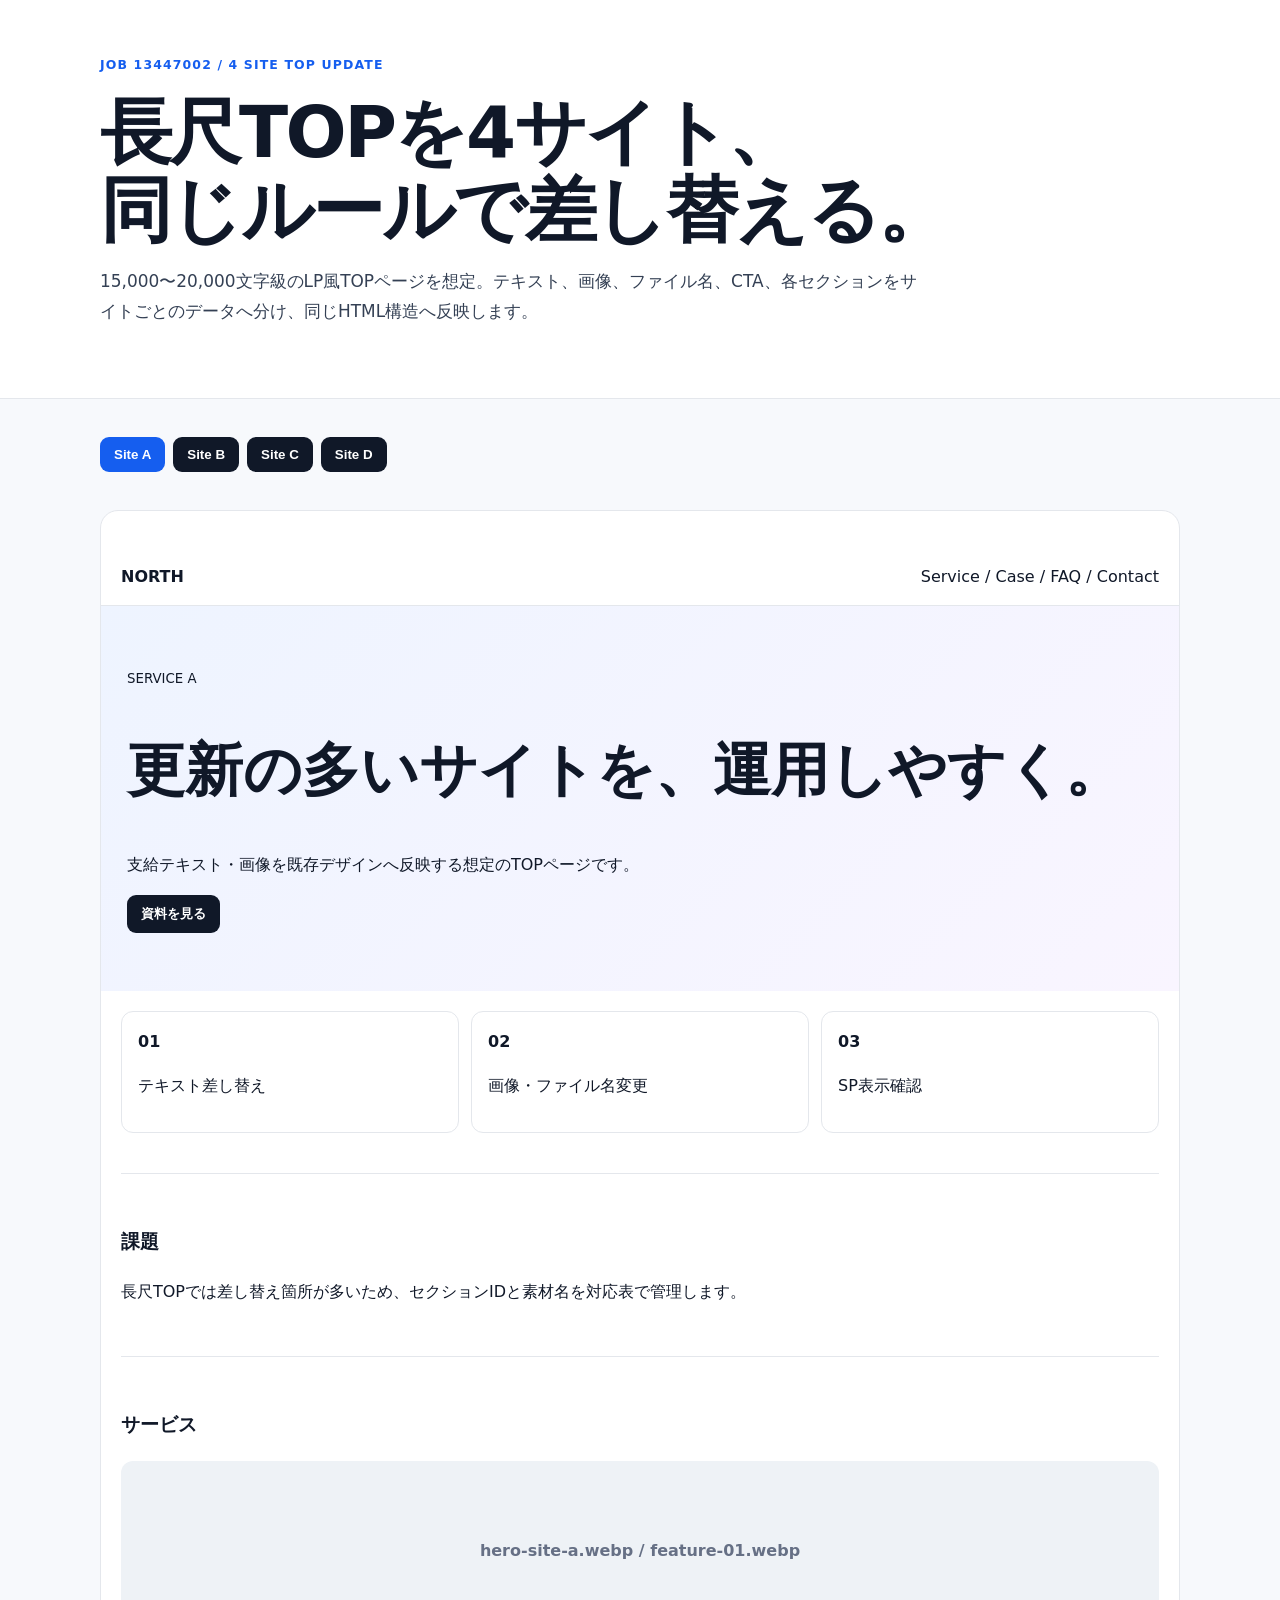
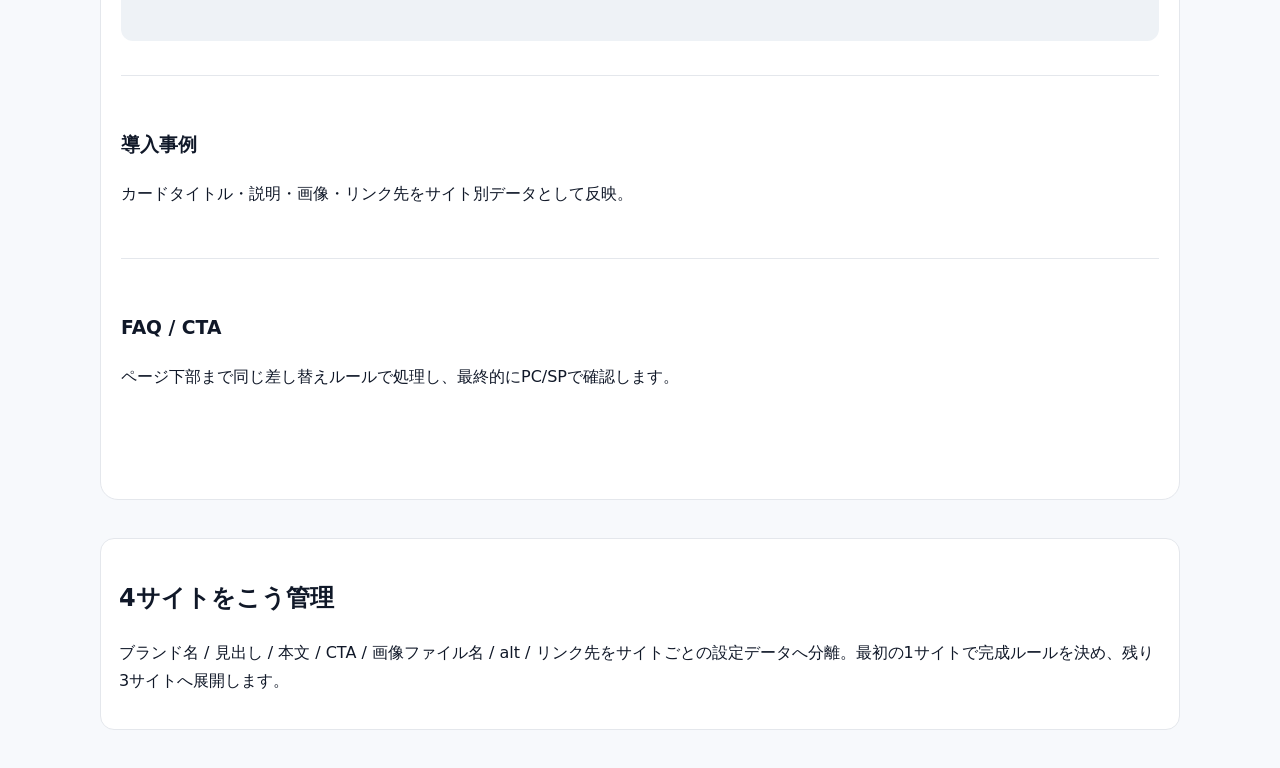
==== job-13447002/index.html @ e2fcadfa "Add dedicated portfolio for job-13447002" ====
<!doctype html><html lang="ja"><head><meta charset="utf-8"><meta name="viewport" content="width=device-width,initial-scale=1">
<meta name="description" content="15,000〜20,000文字級の長尺TOPページを4サイトへテキスト・画像差し替えする案件向け実装デモ。">
<title>長尺TOP × 4サイト 差し替え実装デモ</title><style>
:root{--ink:#101828;--muted:#667085;--line:#e4e7ec;--bg:#f7f9fc;--accent:#155eef;--ok:#067647;--warn:#b54708}
*{box-sizing:border-box}body{margin:0;font-family:system-ui,-apple-system,"Segoe UI",sans-serif;color:var(--ink);background:var(--bg);line-height:1.75}
a{color:#1849a9}.wrap{width:min(1080px,calc(100% - 32px));margin:auto}header{padding:54px 0;background:#fff;border-bottom:1px solid var(--line)}
.kicker{color:var(--accent);font-weight:800;font-size:.78rem;letter-spacing:.09em}h1{font-size:clamp(2.2rem,6vw,4.5rem);line-height:1.08;letter-spacing:-.035em;margin:.25em 0}
.lead{font-size:1.06rem;color:#344054;max-width:820px}.metrics{display:grid;grid-template-columns:repeat(4,1fr);gap:12px;margin:28px 0}.metric,.card{background:#fff;border:1px solid var(--line);border-radius:14px;padding:18px}.metric b{display:block;font-size:1.45rem}.metric span{font-size:.82rem;color:var(--muted)}
section{padding:38px 0}.grid2{display:grid;grid-template-columns:1fr 1fr;gap:18px}.grid3{display:grid;grid-template-columns:repeat(3,1fr);gap:14px}
.chip{display:inline-block;padding:3px 9px;border-radius:999px;background:#eff4ff;color:#1849a9;font-size:.78rem;font-weight:700;margin:2px}.ok{color:var(--ok);font-weight:800}
table{width:100%;border-collapse:collapse;background:#fff}th,td{border:1px solid var(--line);padding:10px;text-align:left}th{background:#f2f4f7}
button{border:0;border-radius:9px;background:var(--ink);color:#fff;padding:10px 14px;font-weight:800;cursor:pointer}
pre{background:#101828;color:#e4e7ec;border-radius:12px;padding:15px;overflow:auto;white-space:pre-wrap}
@media(max-width:760px){.metrics,.grid2,.grid3{grid-template-columns:1fr}}
</style>
<style>.tabs{display:flex;gap:8px;flex-wrap:wrap}.tabs button.active{background:#155eef}.site{background:#fff;border:1px solid #e4e7ec;border-radius:18px;overflow:hidden}.nav{display:flex;justify-content:space-between;padding:14px 20px;border-bottom:1px solid #e4e7ec}.visual{padding:58px 26px;background:linear-gradient(135deg,#eef4ff,#f9f5ff)}.visual h2{font-size:clamp(2rem,5vw,3.6rem);line-height:1.1}.blocks{display:grid;grid-template-columns:repeat(3,1fr);gap:12px;padding:20px}.block{border:1px solid #e4e7ec;border-radius:12px;padding:16px}.long{padding:20px}.sectionmock{padding:34px 0;border-top:1px solid #e4e7ec}.imagebox{height:180px;background:#eef2f6;border-radius:12px;display:grid;place-items:center;font-weight:800;color:#667085}@media(max-width:700px){.blocks{grid-template-columns:1fr}}</style></head><body>
<header><div class="wrap"><div class="kicker">JOB 13447002 / 4 SITE TOP UPDATE</div><h1>長尺TOPを4サイト、<br>同じルールで差し替える。</h1><p class="lead">15,000〜20,000文字級のLP風TOPページを想定。テキスト、画像、ファイル名、CTA、各セクションをサイトごとのデータへ分け、同じHTML構造へ反映します。</p></div></header>
<main class="wrap">
<section><div class="tabs"><button class="active" data-i="0">Site A</button><button data-i="1">Site B</button><button data-i="2">Site C</button><button data-i="3">Site D</button></div></section>
<section class="site"><div class="nav"><strong id="brand">NORTH</strong><span>Service / Case / FAQ / Contact</span></div><div class="visual"><small id="eyebrow">SERVICE A</small><h2 id="title">更新の多いサイトを、運用しやすく。</h2><p id="copy">支給テキスト・画像を既存デザインへ反映する想定のTOPページです。</p><button id="cta">資料を見る</button></div>
<div class="blocks"><div class="block"><b>01</b><p id="b1">テキスト差し替え</p></div><div class="block"><b>02</b><p id="b2">画像・ファイル名変更</p></div><div class="block"><b>03</b><p id="b3">SP表示確認</p></div></div>
<div class="long"><div class="sectionmock"><h3>課題</h3><p>長尺TOPでは差し替え箇所が多いため、セクションIDと素材名を対応表で管理します。</p></div><div class="sectionmock"><h3>サービス</h3><div class="imagebox" id="img">hero-site-a.webp / feature-01.webp</div></div><div class="sectionmock"><h3>導入事例</h3><p>カードタイトル・説明・画像・リンク先をサイト別データとして反映。</p></div><div class="sectionmock"><h3>FAQ / CTA</h3><p>ページ下部まで同じ差し替えルールで処理し、最終的にPC/SPで確認します。</p></div></div></section>
<section><div class="card"><h2>4サイトをこう管理</h2><p>ブランド名 / 見出し / 本文 / CTA / 画像ファイル名 / alt / リンク先をサイトごとの設定データへ分離。最初の1サイトで完成ルールを決め、残り3サイトへ展開します。</p></div></section>
</main>
<script>
const data=[
['NORTH','SERVICE A','更新の多いサイトを、運用しやすく。','支給テキスト・画像を既存デザインへ反映する想定のTOPページです。','資料を見る',['テキスト差し替え','画像・ファイル名変更','SP表示確認'],'hero-site-a.webp / feature-01.webp'],
['LUMINA','SERVICE B','伝えたい内容を、長尺TOPへ正確に反映。','15,000文字を超えるページでも、セクション単位で差分管理します。','相談する',['長文差し替え','CTA更新','リンク確認'],'hero-site-b.webp / feature-02.webp'],
['ARC','SERVICE C','同じ構造なら、2サイト目から速く。','1サイト目で決めた作業ルールを残りサイトへ展開します。','詳しく見る',['差分データ','画像配置','抜き取りQA'],'hero-site-c.webp / feature-03.webp'],
['FIELD','SERVICE D','4サイトでも、品質を揃えて納品。','PC/SP確認まで同じチェック表で進めます。','お問い合わせ',['レスポンシブ','ファイル名管理','最終QA'],'hero-site-d.webp / feature-04.webp']
];
document.querySelectorAll('[data-i]').forEach(btn=>btn.addEventListener('click',()=>{const d=data[+btn.dataset.i];document.querySelectorAll('[data-i]').forEach(x=>x.classList.remove('active'));btn.classList.add('active');const ids=['brand','eyebrow','title','copy','cta'];ids.forEach((id,n)=>document.querySelector('#'+id).textContent=d[n]);['b1','b2','b3'].forEach((id,n)=>document.querySelector('#'+id).textContent=d[5][n]);document.querySelector('#img').textContent=d[6];}));
</script></body></html>
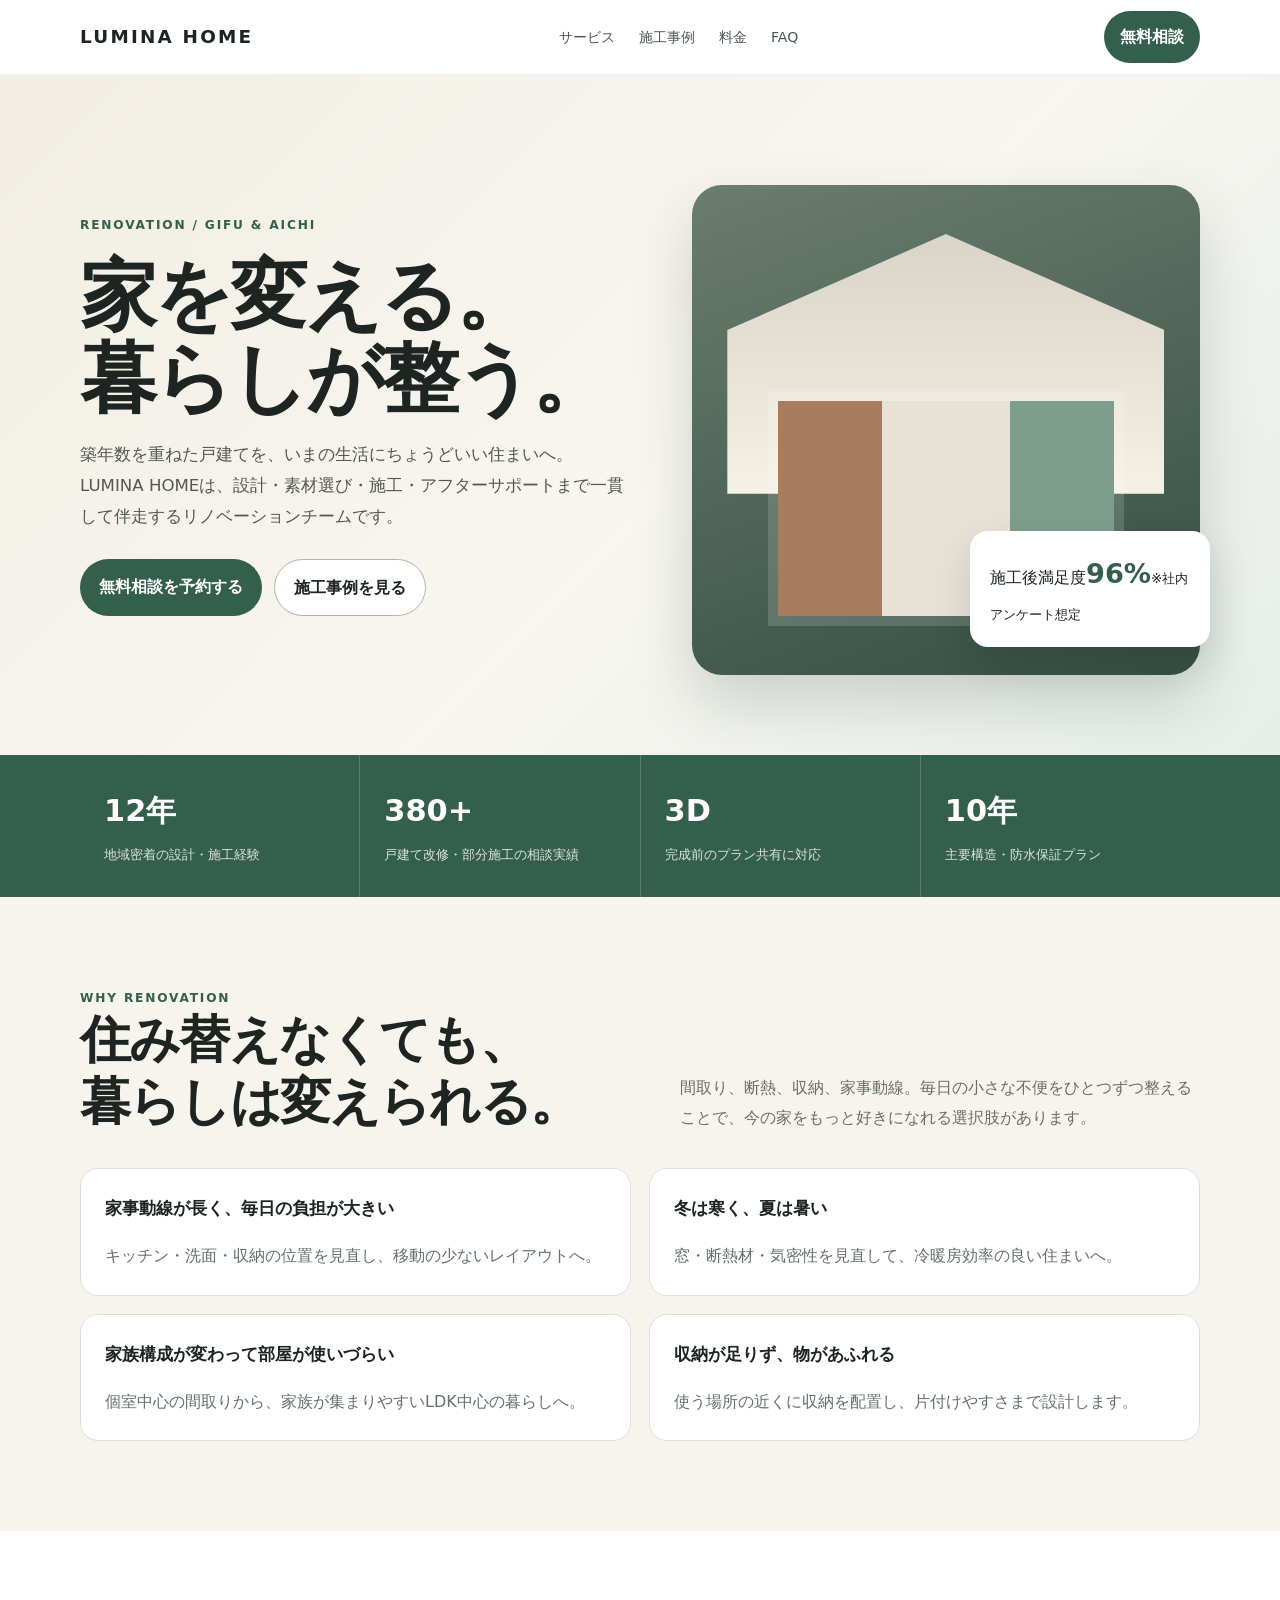
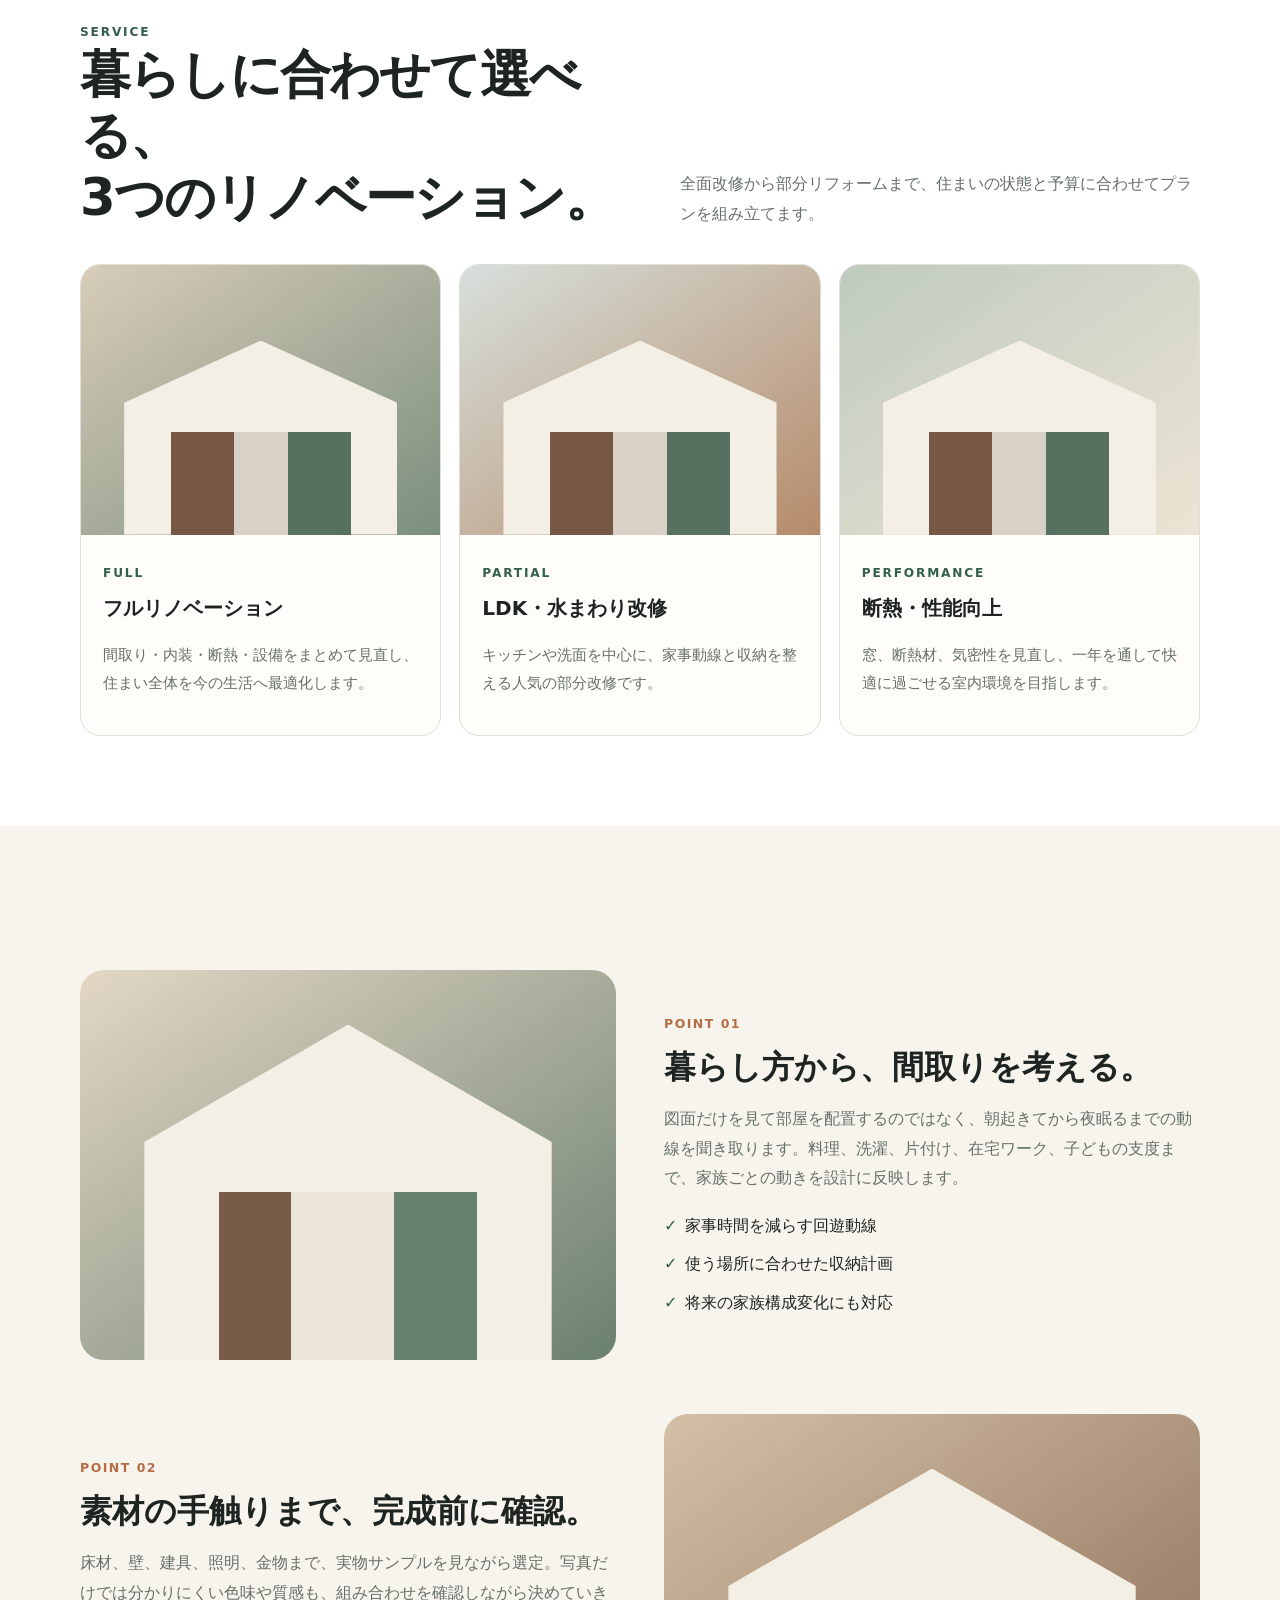
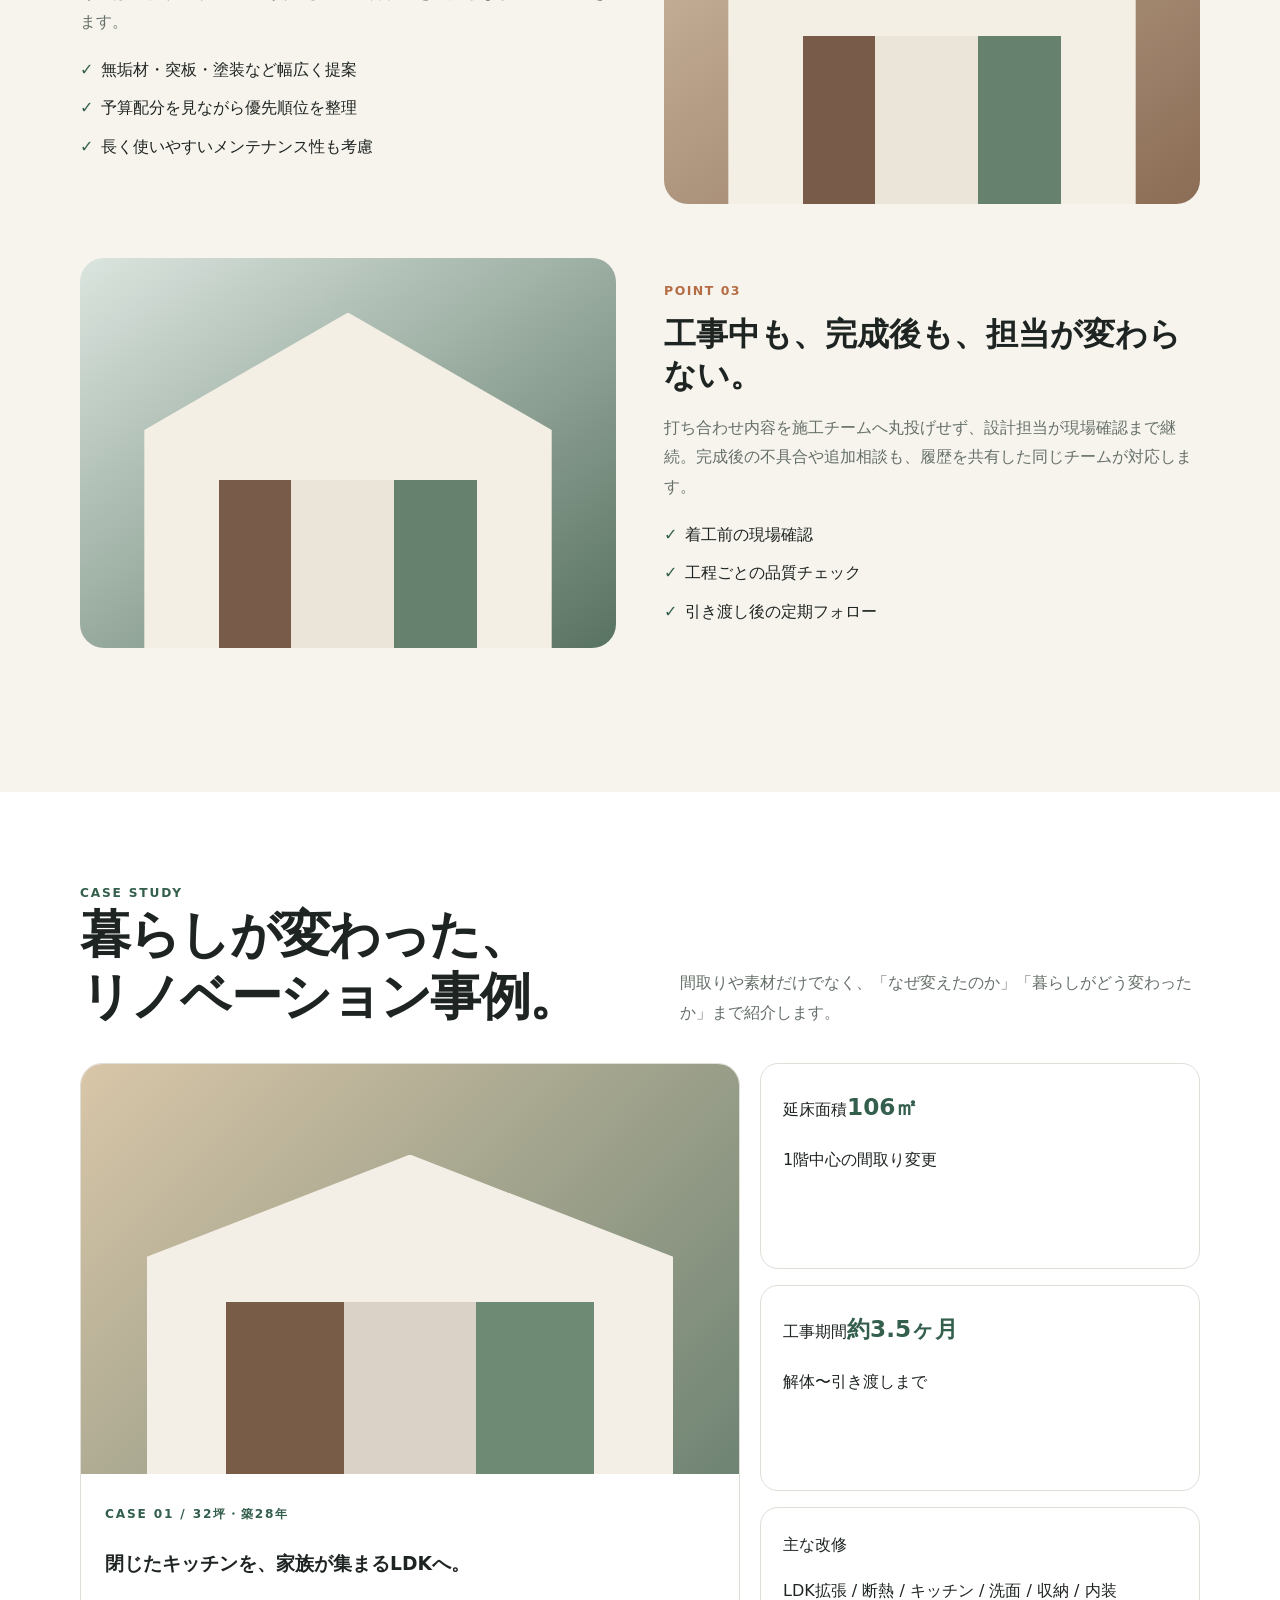
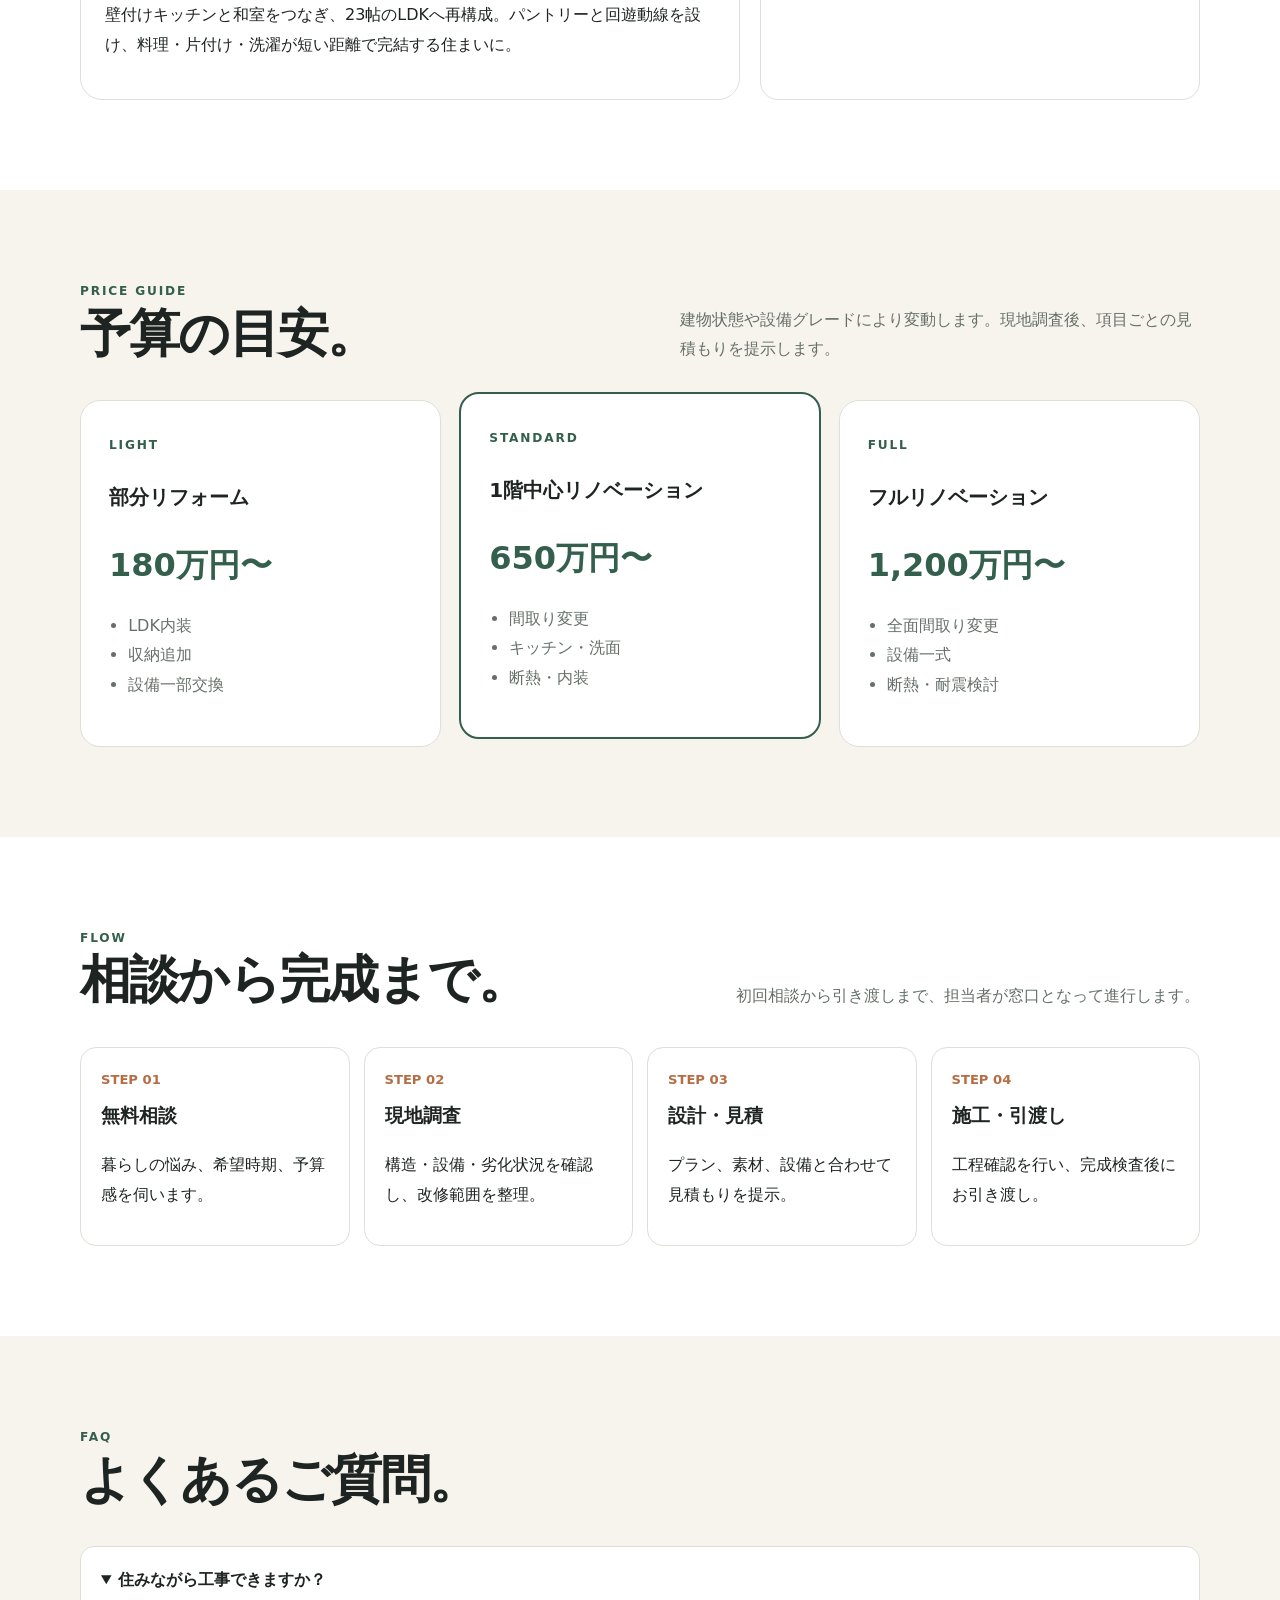
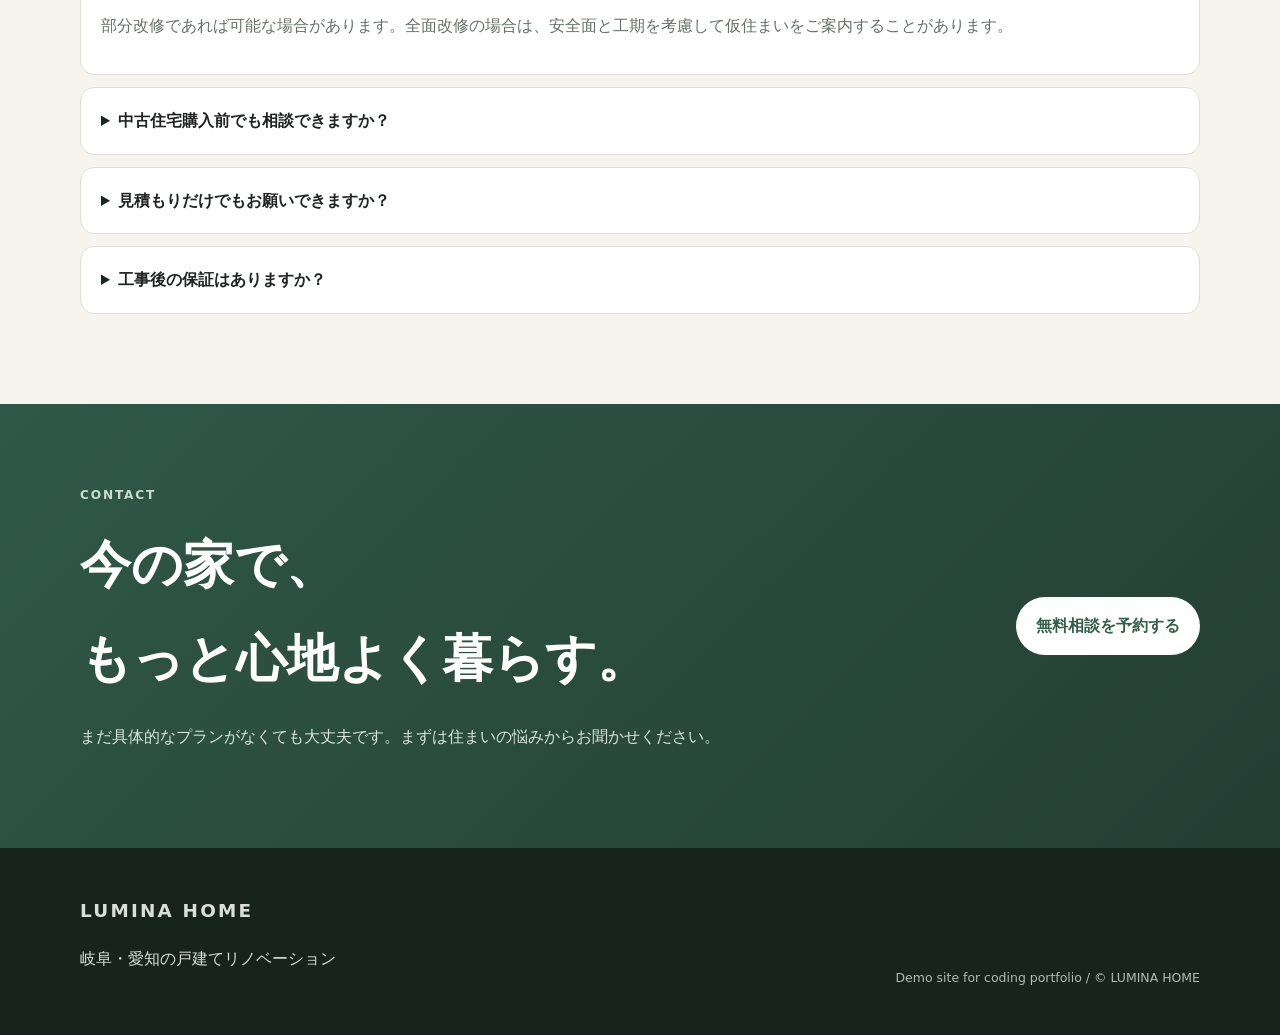
==== commit b7c513cf: "Replace 13447002 explanation page with finished long-form top page" ====
--- a/job-13447002/index.html
+++ b/job-13447002/index.html
@@ -1,33 +1,169 @@
-<!doctype html><html lang="ja"><head><meta charset="utf-8"><meta name="viewport" content="width=device-width,initial-scale=1">
-<meta name="description" content="15,000〜20,000文字級の長尺TOPページを4サイトへテキスト・画像差し替えする案件向け実装デモ。">
-<title>長尺TOP × 4サイト 差し替え実装デモ</title><style>
-:root{--ink:#101828;--muted:#667085;--line:#e4e7ec;--bg:#f7f9fc;--accent:#155eef;--ok:#067647;--warn:#b54708}
-*{box-sizing:border-box}body{margin:0;font-family:system-ui,-apple-system,"Segoe UI",sans-serif;color:var(--ink);background:var(--bg);line-height:1.75}
-a{color:#1849a9}.wrap{width:min(1080px,calc(100% - 32px));margin:auto}header{padding:54px 0;background:#fff;border-bottom:1px solid var(--line)}
-.kicker{color:var(--accent);font-weight:800;font-size:.78rem;letter-spacing:.09em}h1{font-size:clamp(2.2rem,6vw,4.5rem);line-height:1.08;letter-spacing:-.035em;margin:.25em 0}
-.lead{font-size:1.06rem;color:#344054;max-width:820px}.metrics{display:grid;grid-template-columns:repeat(4,1fr);gap:12px;margin:28px 0}.metric,.card{background:#fff;border:1px solid var(--line);border-radius:14px;padding:18px}.metric b{display:block;font-size:1.45rem}.metric span{font-size:.82rem;color:var(--muted)}
-section{padding:38px 0}.grid2{display:grid;grid-template-columns:1fr 1fr;gap:18px}.grid3{display:grid;grid-template-columns:repeat(3,1fr);gap:14px}
-.chip{display:inline-block;padding:3px 9px;border-radius:999px;background:#eff4ff;color:#1849a9;font-size:.78rem;font-weight:700;margin:2px}.ok{color:var(--ok);font-weight:800}
-table{width:100%;border-collapse:collapse;background:#fff}th,td{border:1px solid var(--line);padding:10px;text-align:left}th{background:#f2f4f7}
-button{border:0;border-radius:9px;background:var(--ink);color:#fff;padding:10px 14px;font-weight:800;cursor:pointer}
-pre{background:#101828;color:#e4e7ec;border-radius:12px;padding:15px;overflow:auto;white-space:pre-wrap}
-@media(max-width:760px){.metrics,.grid2,.grid3{grid-template-columns:1fr}}
+<!doctype html>
+<html lang="ja">
+<head>
+<meta charset="utf-8">
+<meta name="viewport" content="width=device-width,initial-scale=1">
+<meta name="description" content="岐阜・愛知の戸建てリノベーションならLUMINA HOME。設計から施工、アフターサポートまで一貫対応。">
+<title>LUMINA HOME｜暮らしを整える戸建てリノベーション</title>
+<style>
+:root{
+  --ink:#1e2421;--muted:#667069;--paper:#f7f4ee;--card:#fffdf9;--line:#dfded7;
+  --green:#335f4c;--green2:#6f8f7f;--sand:#d9c5a4;--accent:#b56d45;
+}
+*{box-sizing:border-box}html{scroll-behavior:smooth}
+body{margin:0;font-family:"Hiragino Kaku Gothic ProN","Yu Gothic",system-ui,sans-serif;color:var(--ink);background:#fff;line-height:1.85}
+a{color:inherit;text-decoration:none}img{max-width:100%;display:block}
+.wrap{width:min(1120px,calc(100% - 36px));margin:auto}
+.header{position:sticky;top:0;z-index:20;background:rgba(255,255,255,.94);backdrop-filter:blur(10px);border-bottom:1px solid rgba(0,0,0,.06)}
+.header-inner{height:74px;display:flex;align-items:center;justify-content:space-between;gap:20px}.brand{font-size:1.15rem;font-weight:900;letter-spacing:.12em}
+.nav{display:flex;gap:24px;font-size:.88rem}.nav a{color:#4d554f}.contact{background:var(--green);color:#fff;padding:11px 16px;border-radius:999px;font-weight:800}
+.hero{background:linear-gradient(135deg,#f2eee5 0%,#f8f6f0 55%,#e6eee9 100%);overflow:hidden}
+.hero-grid{min-height:680px;display:grid;grid-template-columns:1.02fr .98fr;align-items:center;gap:42px;padding:64px 0}
+.eyebrow{font-size:.76rem;letter-spacing:.15em;color:var(--green);font-weight:900}.hero h1{font-size:clamp(2.65rem,6vw,5.2rem);line-height:1.08;letter-spacing:-.04em;margin:.25em 0}
+.hero p{font-size:1.04rem;color:#515951;max-width:620px}.btns{display:flex;gap:12px;flex-wrap:wrap;margin-top:26px}.btn{display:inline-block;padding:13px 19px;border-radius:999px;font-weight:800}.btn.primary{background:var(--green);color:#fff}.btn.ghost{border:1px solid #aeb6b0;background:#fff}
+.hero-art{position:relative;min-height:520px}.house{position:absolute;inset:30px 0 0 20px;border-radius:30px;background:linear-gradient(160deg,#6b7c70,#344f42);overflow:hidden;box-shadow:0 28px 60px rgba(34,55,45,.18)}
+.house:before{content:"";position:absolute;left:7%;right:7%;top:10%;height:53%;background:linear-gradient(180deg,#d9d4c7,#f6f1e5);clip-path:polygon(50% 0,100% 37%,100% 100%,0 100%,0 37%)}
+.house:after{content:"";position:absolute;left:17%;right:17%;bottom:12%;height:44%;background:linear-gradient(90deg,#aa7c5e 0 31%,#e8e1d5 31% 69%,#7d9d8d 69%);box-shadow:0 0 0 10px rgba(255,255,255,.15)}
+.float-card{position:absolute;right:-10px;bottom:28px;background:#fff;border-radius:18px;padding:18px 20px;box-shadow:0 16px 40px rgba(0,0,0,.12);width:240px}.float-card b{font-size:1.7rem;color:var(--green)}
+.stats{background:var(--green);color:#fff}.stats-grid{display:grid;grid-template-columns:repeat(4,1fr);gap:1px;background:rgba(255,255,255,.18)}.stat{padding:28px 24px;background:var(--green)}.stat b{display:block;font-size:1.9rem}.stat span{font-size:.82rem;color:#dbe6df}
+.section{padding:90px 0}.section.alt{background:var(--paper)}.section-head{display:flex;justify-content:space-between;gap:28px;align-items:end;margin-bottom:36px}.section-head h2{font-size:clamp(2rem,4vw,3.4rem);line-height:1.2;margin:0;letter-spacing:-.035em}.section-head p{max-width:520px;color:var(--muted);margin:0}
+.cards3{display:grid;grid-template-columns:repeat(3,1fr);gap:18px}.card{background:var(--card);border:1px solid var(--line);border-radius:20px;overflow:hidden}.visual{aspect-ratio:4/3;position:relative;overflow:hidden}.v1{background:linear-gradient(145deg,#d7ccb9,#7b8f7d)}.v2{background:linear-gradient(145deg,#d7e0dc,#b58b6a)}.v3{background:linear-gradient(145deg,#bfcbbf,#ece4d4)}.visual:before{content:"";position:absolute;left:12%;right:12%;bottom:0;height:72%;background:#f4efe5;clip-path:polygon(50% 0,100% 32%,100% 100%,0 100%,0 32%);box-shadow:0 -12px 30px rgba(0,0,0,.08)}.visual:after{content:"";position:absolute;left:25%;right:25%;bottom:0;height:38%;background:linear-gradient(90deg,#765844 0 35%,#d9d1c5 35% 65%,#56715f 65%)}
+.card-body{padding:22px}.card-body h3{font-size:1.25rem;margin:.2em 0}.card-body p{color:var(--muted);font-size:.94rem}
+.problem-grid{display:grid;grid-template-columns:1fr 1fr;gap:18px}.problem{padding:24px;border-radius:18px;background:#fff;border:1px solid var(--line)}.problem b{font-size:1.08rem}.problem p{color:var(--muted);margin-bottom:0}
+.feature{display:grid;grid-template-columns:1fr 1fr;gap:48px;align-items:center;margin:54px 0}.feature:nth-child(even) .feature-art{order:2}.feature-art{min-height:390px;border-radius:24px;background:linear-gradient(145deg,#e3d7c5,#6b806f);position:relative;overflow:hidden}.feature-art:before{content:"";position:absolute;inset:14% 12% 0;background:#f4efe4;clip-path:polygon(50% 0,100% 35%,100% 100%,0 100%,0 35%)}.feature-art:after{content:"";position:absolute;inset:auto 26% 0;height:43%;background:linear-gradient(90deg,#785b48 0 28%,#ebe4d8 28% 68%,#66816d 68%)}
+.feature-copy .num{font-size:.78rem;font-weight:900;color:var(--accent);letter-spacing:.12em}.feature-copy h3{font-size:2rem;line-height:1.3;margin:.35em 0}.feature-copy p{color:var(--muted)}.bullets{display:grid;gap:9px;margin-top:18px}.bullets span{display:flex;gap:8px}.bullets span:before{content:"✓";color:var(--green);font-weight:900}
+.case-grid{display:grid;grid-template-columns:1.2fr .8fr;gap:20px}.case-main{background:#fff;border:1px solid var(--line);border-radius:22px;overflow:hidden}.case-img{height:410px;background:linear-gradient(135deg,#d9c6a8,#6f8474);position:relative}.case-img:before{content:"";position:absolute;left:10%;right:10%;bottom:0;height:78%;background:#f4efe6;clip-path:polygon(50% 0,100% 32%,100% 100%,0 100%,0 32%)}.case-img:after{content:"";position:absolute;left:22%;right:22%;bottom:0;height:42%;background:linear-gradient(90deg,#795c48 0 32%,#dad2c6 32% 68%,#6e8a74 68%)}.case-copy{padding:24px}.side{display:grid;gap:16px}.mini{padding:22px;background:#fff;border:1px solid var(--line);border-radius:18px}.mini b{font-size:1.45rem;color:var(--green)}
+.price{display:grid;grid-template-columns:repeat(3,1fr);gap:18px}.price-card{padding:28px;background:#fff;border:1px solid var(--line);border-radius:20px}.price-card.featured{border:2px solid var(--green);transform:translateY(-8px)}.price-card h3{font-size:1.25rem}.price-card .amount{font-size:2rem;font-weight:900;color:var(--green)}.price-card ul{padding-left:1.2em;color:var(--muted)}
+.flow{display:grid;grid-template-columns:repeat(4,1fr);gap:14px}.flow-step{background:#fff;border:1px solid var(--line);border-radius:16px;padding:20px}.flow-step b{display:block;color:var(--accent);font-size:.82rem}.flow-step h3{margin:.4em 0}
+.faq{display:grid;gap:12px}.faq details{background:#fff;border:1px solid var(--line);border-radius:14px;padding:18px 20px}.faq summary{font-weight:800;cursor:pointer}.faq p{color:var(--muted)}
+.cta-sec{background:linear-gradient(135deg,#2f5847,#243e34);color:#fff;padding:80px 0}.cta-grid{display:grid;grid-template-columns:1fr auto;gap:30px;align-items:center}.cta-grid h2{font-size:clamp(2rem,4vw,3.5rem);margin:.2em 0}.cta-grid p{color:#d9e4de}.cta-white{background:#fff;color:var(--green);padding:14px 20px;border-radius:999px;font-weight:900}
+.footer{padding:46px 0;background:#17231d;color:#d7e0da}.footer-grid{display:flex;justify-content:space-between;gap:30px;align-items:flex-end}.small{font-size:.78rem;color:#aebcb3}
+@media(max-width:900px){.hero-grid,.feature,.case-grid,.cta-grid{grid-template-columns:1fr}.hero-art{min-height:400px}.feature:nth-child(even) .feature-art{order:0}.stats-grid,.cards3,.price{grid-template-columns:1fr 1fr}.flow{grid-template-columns:1fr 1fr}.nav{display:none}}
+@media(max-width:580px){.stats-grid,.cards3,.price,.flow,.problem-grid{grid-template-columns:1fr}.hero-grid{padding-top:34px}.hero-art{min-height:330px}.house{inset:10px 0 0}.float-card{right:10px;width:200px}.section{padding:68px 0}.section-head{display:block}.section-head p{margin-top:12px}.footer-grid{display:block}}
 </style>
-<style>.tabs{display:flex;gap:8px;flex-wrap:wrap}.tabs button.active{background:#155eef}.site{background:#fff;border:1px solid #e4e7ec;border-radius:18px;overflow:hidden}.nav{display:flex;justify-content:space-between;padding:14px 20px;border-bottom:1px solid #e4e7ec}.visual{padding:58px 26px;background:linear-gradient(135deg,#eef4ff,#f9f5ff)}.visual h2{font-size:clamp(2rem,5vw,3.6rem);line-height:1.1}.blocks{display:grid;grid-template-columns:repeat(3,1fr);gap:12px;padding:20px}.block{border:1px solid #e4e7ec;border-radius:12px;padding:16px}.long{padding:20px}.sectionmock{padding:34px 0;border-top:1px solid #e4e7ec}.imagebox{height:180px;background:#eef2f6;border-radius:12px;display:grid;place-items:center;font-weight:800;color:#667085}@media(max-width:700px){.blocks{grid-template-columns:1fr}}</style></head><body>
-<header><div class="wrap"><div class="kicker">JOB 13447002 / 4 SITE TOP UPDATE</div><h1>長尺TOPを4サイト、<br>同じルールで差し替える。</h1><p class="lead">15,000〜20,000文字級のLP風TOPページを想定。テキスト、画像、ファイル名、CTA、各セクションをサイトごとのデータへ分け、同じHTML構造へ反映します。</p></div></header>
-<main class="wrap">
-<section><div class="tabs"><button class="active" data-i="0">Site A</button><button data-i="1">Site B</button><button data-i="2">Site C</button><button data-i="3">Site D</button></div></section>
-<section class="site"><div class="nav"><strong id="brand">NORTH</strong><span>Service / Case / FAQ / Contact</span></div><div class="visual"><small id="eyebrow">SERVICE A</small><h2 id="title">更新の多いサイトを、運用しやすく。</h2><p id="copy">支給テキスト・画像を既存デザインへ反映する想定のTOPページです。</p><button id="cta">資料を見る</button></div>
-<div class="blocks"><div class="block"><b>01</b><p id="b1">テキスト差し替え</p></div><div class="block"><b>02</b><p id="b2">画像・ファイル名変更</p></div><div class="block"><b>03</b><p id="b3">SP表示確認</p></div></div>
-<div class="long"><div class="sectionmock"><h3>課題</h3><p>長尺TOPでは差し替え箇所が多いため、セクションIDと素材名を対応表で管理します。</p></div><div class="sectionmock"><h3>サービス</h3><div class="imagebox" id="img">hero-site-a.webp / feature-01.webp</div></div><div class="sectionmock"><h3>導入事例</h3><p>カードタイトル・説明・画像・リンク先をサイト別データとして反映。</p></div><div class="sectionmock"><h3>FAQ / CTA</h3><p>ページ下部まで同じ差し替えルールで処理し、最終的にPC/SPで確認します。</p></div></div></section>
-<section><div class="card"><h2>4サイトをこう管理</h2><p>ブランド名 / 見出し / 本文 / CTA / 画像ファイル名 / alt / リンク先をサイトごとの設定データへ分離。最初の1サイトで完成ルールを決め、残り3サイトへ展開します。</p></div></section>
+</head>
+<body>
+<header class="header">
+  <div class="wrap header-inner">
+    <a class="brand" href="#">LUMINA HOME</a>
+    <nav class="nav">
+      <a href="#service">サービス</a><a href="#case">施工事例</a><a href="#price">料金</a><a href="#faq">FAQ</a>
+    </nav>
+    <a class="contact" href="#contact">無料相談</a>
+  </div>
+</header>
+
+<main>
+<section class="hero">
+  <div class="wrap hero-grid">
+    <div>
+      <div class="eyebrow">RENOVATION / GIFU & AICHI</div>
+      <h1>家を変える。<br>暮らしが整う。</h1>
+      <p>築年数を重ねた戸建てを、いまの生活にちょうどいい住まいへ。LUMINA HOMEは、設計・素材選び・施工・アフターサポートまで一貫して伴走するリノベーションチームです。</p>
+      <div class="btns"><a class="btn primary" href="#contact">無料相談を予約する</a><a class="btn ghost" href="#case">施工事例を見る</a></div>
+    </div>
+    <div class="hero-art">
+      <div class="house"></div>
+      <div class="float-card"><span>施工後満足度</span><b>96%</b><small>※社内アンケート想定</small></div>
+    </div>
+  </div>
+</section>
+
+<section class="stats">
+  <div class="wrap stats-grid">
+    <div class="stat"><b>12年</b><span>地域密着の設計・施工経験</span></div>
+    <div class="stat"><b>380+</b><span>戸建て改修・部分施工の相談実績</span></div>
+    <div class="stat"><b>3D</b><span>完成前のプラン共有に対応</span></div>
+    <div class="stat"><b>10年</b><span>主要構造・防水保証プラン</span></div>
+  </div>
+</section>
+
+<section class="section alt">
+  <div class="wrap">
+    <div class="section-head"><div><div class="eyebrow">WHY RENOVATION</div><h2>住み替えなくても、<br>暮らしは変えられる。</h2></div><p>間取り、断熱、収納、家事動線。毎日の小さな不便をひとつずつ整えることで、今の家をもっと好きになれる選択肢があります。</p></div>
+    <div class="problem-grid">
+      <div class="problem"><b>家事動線が長く、毎日の負担が大きい</b><p>キッチン・洗面・収納の位置を見直し、移動の少ないレイアウトへ。</p></div>
+      <div class="problem"><b>冬は寒く、夏は暑い</b><p>窓・断熱材・気密性を見直して、冷暖房効率の良い住まいへ。</p></div>
+      <div class="problem"><b>家族構成が変わって部屋が使いづらい</b><p>個室中心の間取りから、家族が集まりやすいLDK中心の暮らしへ。</p></div>
+      <div class="problem"><b>収納が足りず、物があふれる</b><p>使う場所の近くに収納を配置し、片付けやすさまで設計します。</p></div>
+    </div>
+  </div>
+</section>
+
+<section id="service" class="section">
+  <div class="wrap">
+    <div class="section-head"><div><div class="eyebrow">SERVICE</div><h2>暮らしに合わせて選べる、<br>3つのリノベーション。</h2></div><p>全面改修から部分リフォームまで、住まいの状態と予算に合わせてプランを組み立てます。</p></div>
+    <div class="cards3">
+      <article class="card"><div class="visual v1"></div><div class="card-body"><span class="eyebrow">FULL</span><h3>フルリノベーション</h3><p>間取り・内装・断熱・設備をまとめて見直し、住まい全体を今の生活へ最適化します。</p></div></article>
+      <article class="card"><div class="visual v2"></div><div class="card-body"><span class="eyebrow">PARTIAL</span><h3>LDK・水まわり改修</h3><p>キッチンや洗面を中心に、家事動線と収納を整える人気の部分改修です。</p></div></article>
+      <article class="card"><div class="visual v3"></div><div class="card-body"><span class="eyebrow">PERFORMANCE</span><h3>断熱・性能向上</h3><p>窓、断熱材、気密性を見直し、一年を通して快適に過ごせる室内環境を目指します。</p></div></article>
+    </div>
+  </div>
+</section>
+
+<section class="section alt">
+  <div class="wrap">
+    <div class="feature"><div class="feature-art"></div><div class="feature-copy"><div class="num">POINT 01</div><h3>暮らし方から、間取りを考える。</h3><p>図面だけを見て部屋を配置するのではなく、朝起きてから夜眠るまでの動線を聞き取ります。料理、洗濯、片付け、在宅ワーク、子どもの支度まで、家族ごとの動きを設計に反映します。</p><div class="bullets"><span>家事時間を減らす回遊動線</span><span>使う場所に合わせた収納計画</span><span>将来の家族構成変化にも対応</span></div></div></div>
+    <div class="feature"><div class="feature-copy"><div class="num">POINT 02</div><h3>素材の手触りまで、完成前に確認。</h3><p>床材、壁、建具、照明、金物まで、実物サンプルを見ながら選定。写真だけでは分かりにくい色味や質感も、組み合わせを確認しながら決めていきます。</p><div class="bullets"><span>無垢材・突板・塗装など幅広く提案</span><span>予算配分を見ながら優先順位を整理</span><span>長く使いやすいメンテナンス性も考慮</span></div></div><div class="feature-art" style="background:linear-gradient(145deg,#d3c0a7,#8b6c55)"></div></div>
+    <div class="feature"><div class="feature-art" style="background:linear-gradient(145deg,#dbe5df,#587261)"></div><div class="feature-copy"><div class="num">POINT 03</div><h3>工事中も、完成後も、担当が変わらない。</h3><p>打ち合わせ内容を施工チームへ丸投げせず、設計担当が現場確認まで継続。完成後の不具合や追加相談も、履歴を共有した同じチームが対応します。</p><div class="bullets"><span>着工前の現場確認</span><span>工程ごとの品質チェック</span><span>引き渡し後の定期フォロー</span></div></div></div>
+  </div>
+</section>
+
+<section id="case" class="section">
+  <div class="wrap">
+    <div class="section-head"><div><div class="eyebrow">CASE STUDY</div><h2>暮らしが変わった、<br>リノベーション事例。</h2></div><p>間取りや素材だけでなく、「なぜ変えたのか」「暮らしがどう変わったか」まで紹介します。</p></div>
+    <div class="case-grid">
+      <article class="case-main"><div class="case-img"></div><div class="case-copy"><span class="eyebrow">CASE 01 / 32坪・築28年</span><h3>閉じたキッチンを、家族が集まるLDKへ。</h3><p>壁付けキッチンと和室をつなぎ、23帖のLDKへ再構成。パントリーと回遊動線を設け、料理・片付け・洗濯が短い距離で完結する住まいに。</p></div></article>
+      <div class="side"><div class="mini"><span>延床面積</span><b>106㎡</b><p>1階中心の間取り変更</p></div><div class="mini"><span>工事期間</span><b>約3.5ヶ月</b><p>解体〜引き渡しまで</p></div><div class="mini"><span>主な改修</span><p>LDK拡張 / 断熱 / キッチン / 洗面 / 収納 / 内装</p></div></div>
+    </div>
+  </div>
+</section>
+
+<section id="price" class="section alt">
+  <div class="wrap">
+    <div class="section-head"><div><div class="eyebrow">PRICE GUIDE</div><h2>予算の目安。</h2></div><p>建物状態や設備グレードにより変動します。現地調査後、項目ごとの見積もりを提示します。</p></div>
+    <div class="price">
+      <div class="price-card"><span class="eyebrow">LIGHT</span><h3>部分リフォーム</h3><div class="amount">180万円〜</div><ul><li>LDK内装</li><li>収納追加</li><li>設備一部交換</li></ul></div>
+      <div class="price-card featured"><span class="eyebrow">STANDARD</span><h3>1階中心リノベーション</h3><div class="amount">650万円〜</div><ul><li>間取り変更</li><li>キッチン・洗面</li><li>断熱・内装</li></ul></div>
+      <div class="price-card"><span class="eyebrow">FULL</span><h3>フルリノベーション</h3><div class="amount">1,200万円〜</div><ul><li>全面間取り変更</li><li>設備一式</li><li>断熱・耐震検討</li></ul></div>
+    </div>
+  </div>
+</section>
+
+<section class="section">
+  <div class="wrap">
+    <div class="section-head"><div><div class="eyebrow">FLOW</div><h2>相談から完成まで。</h2></div><p>初回相談から引き渡しまで、担当者が窓口となって進行します。</p></div>
+    <div class="flow">
+      <div class="flow-step"><b>STEP 01</b><h3>無料相談</h3><p>暮らしの悩み、希望時期、予算感を伺います。</p></div>
+      <div class="flow-step"><b>STEP 02</b><h3>現地調査</h3><p>構造・設備・劣化状況を確認し、改修範囲を整理。</p></div>
+      <div class="flow-step"><b>STEP 03</b><h3>設計・見積</h3><p>プラン、素材、設備と合わせて見積もりを提示。</p></div>
+      <div class="flow-step"><b>STEP 04</b><h3>施工・引渡し</h3><p>工程確認を行い、完成検査後にお引き渡し。</p></div>
+    </div>
+  </div>
+</section>
+
+<section id="faq" class="section alt">
+  <div class="wrap">
+    <div class="section-head"><div><div class="eyebrow">FAQ</div><h2>よくあるご質問。</h2></div></div>
+    <div class="faq">
+      <details open><summary>住みながら工事できますか？</summary><p>部分改修であれば可能な場合があります。全面改修の場合は、安全面と工期を考慮して仮住まいをご案内することがあります。</p></details>
+      <details><summary>中古住宅購入前でも相談できますか？</summary><p>可能です。購入候補物件の図面や内覧情報をもとに、希望の改修が可能か事前に整理できます。</p></details>
+      <details><summary>見積もりだけでもお願いできますか？</summary><p>初回相談と概算整理までは無料です。詳細設計が必要な場合は、内容に応じて設計費をご案内します。</p></details>
+      <details><summary>工事後の保証はありますか？</summary><p>工事内容に応じて保証書を発行し、定期点検とアフターメンテナンスに対応します。</p></details>
+    </div>
+  </div>
+</section>
+
+<section id="contact" class="cta-sec">
+  <div class="wrap cta-grid">
+    <div><div class="eyebrow" style="color:#c9ddcf">CONTACT</div><h2>今の家で、<br>もっと心地よく暮らす。</h2><p>まだ具体的なプランがなくても大丈夫です。まずは住まいの悩みからお聞かせください。</p></div>
+    <a class="cta-white" href="mailto:example@example.com">無料相談を予約する</a>
+  </div>
+</section>
 </main>
-<script>
-const data=[
-['NORTH','SERVICE A','更新の多いサイトを、運用しやすく。','支給テキスト・画像を既存デザインへ反映する想定のTOPページです。','資料を見る',['テキスト差し替え','画像・ファイル名変更','SP表示確認'],'hero-site-a.webp / feature-01.webp'],
-['LUMINA','SERVICE B','伝えたい内容を、長尺TOPへ正確に反映。','15,000文字を超えるページでも、セクション単位で差分管理します。','相談する',['長文差し替え','CTA更新','リンク確認'],'hero-site-b.webp / feature-02.webp'],
-['ARC','SERVICE C','同じ構造なら、2サイト目から速く。','1サイト目で決めた作業ルールを残りサイトへ展開します。','詳しく見る',['差分データ','画像配置','抜き取りQA'],'hero-site-c.webp / feature-03.webp'],
-['FIELD','SERVICE D','4サイトでも、品質を揃えて納品。','PC/SP確認まで同じチェック表で進めます。','お問い合わせ',['レスポンシブ','ファイル名管理','最終QA'],'hero-site-d.webp / feature-04.webp']
-];
-document.querySelectorAll('[data-i]').forEach(btn=>btn.addEventListener('click',()=>{const d=data[+btn.dataset.i];document.querySelectorAll('[data-i]').forEach(x=>x.classList.remove('active'));btn.classList.add('active');const ids=['brand','eyebrow','title','copy','cta'];ids.forEach((id,n)=>document.querySelector('#'+id).textContent=d[n]);['b1','b2','b3'].forEach((id,n)=>document.querySelector('#'+id).textContent=d[5][n]);document.querySelector('#img').textContent=d[6];}));
-</script></body></html>+
+<footer class="footer">
+  <div class="wrap footer-grid"><div><div class="brand">LUMINA HOME</div><p>岐阜・愛知の戸建てリノベーション</p></div><div class="small">Demo site for coding portfolio / © LUMINA HOME</div></div>
+</footer>
+</body>
+</html>
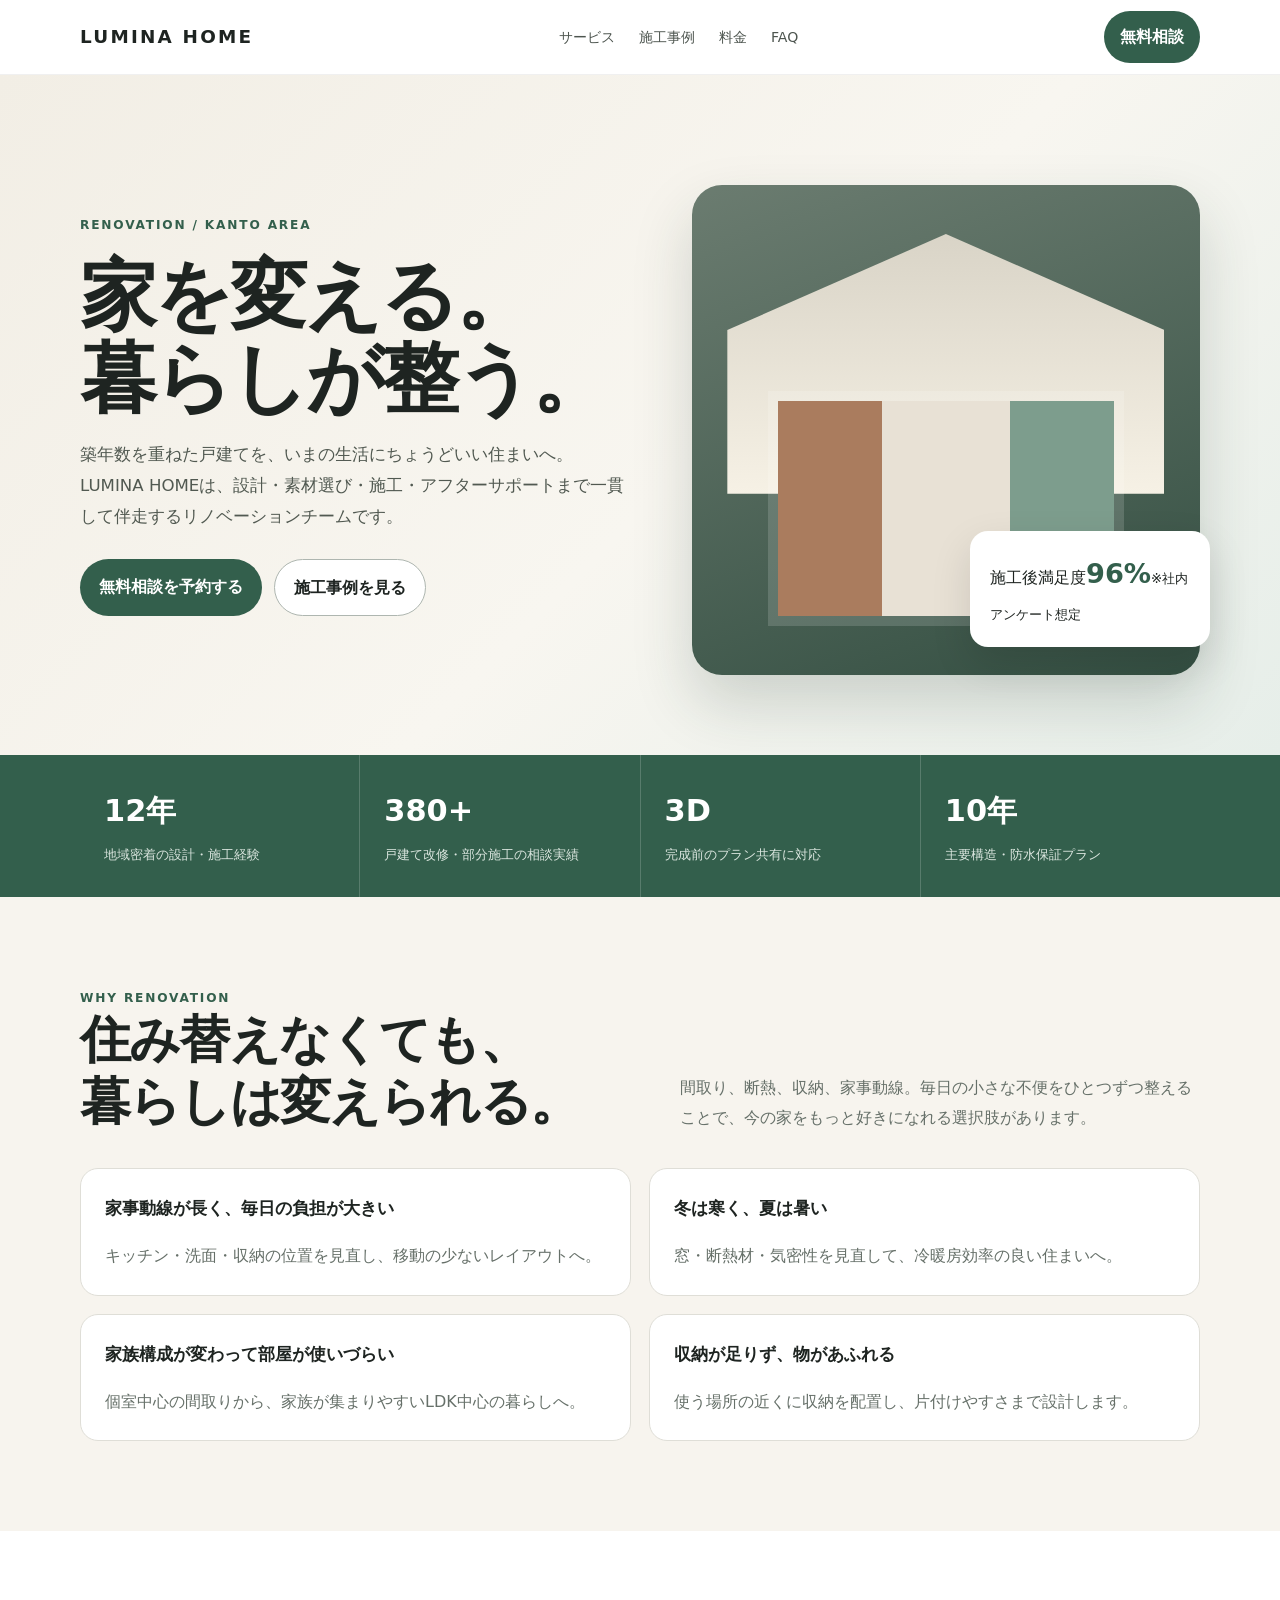
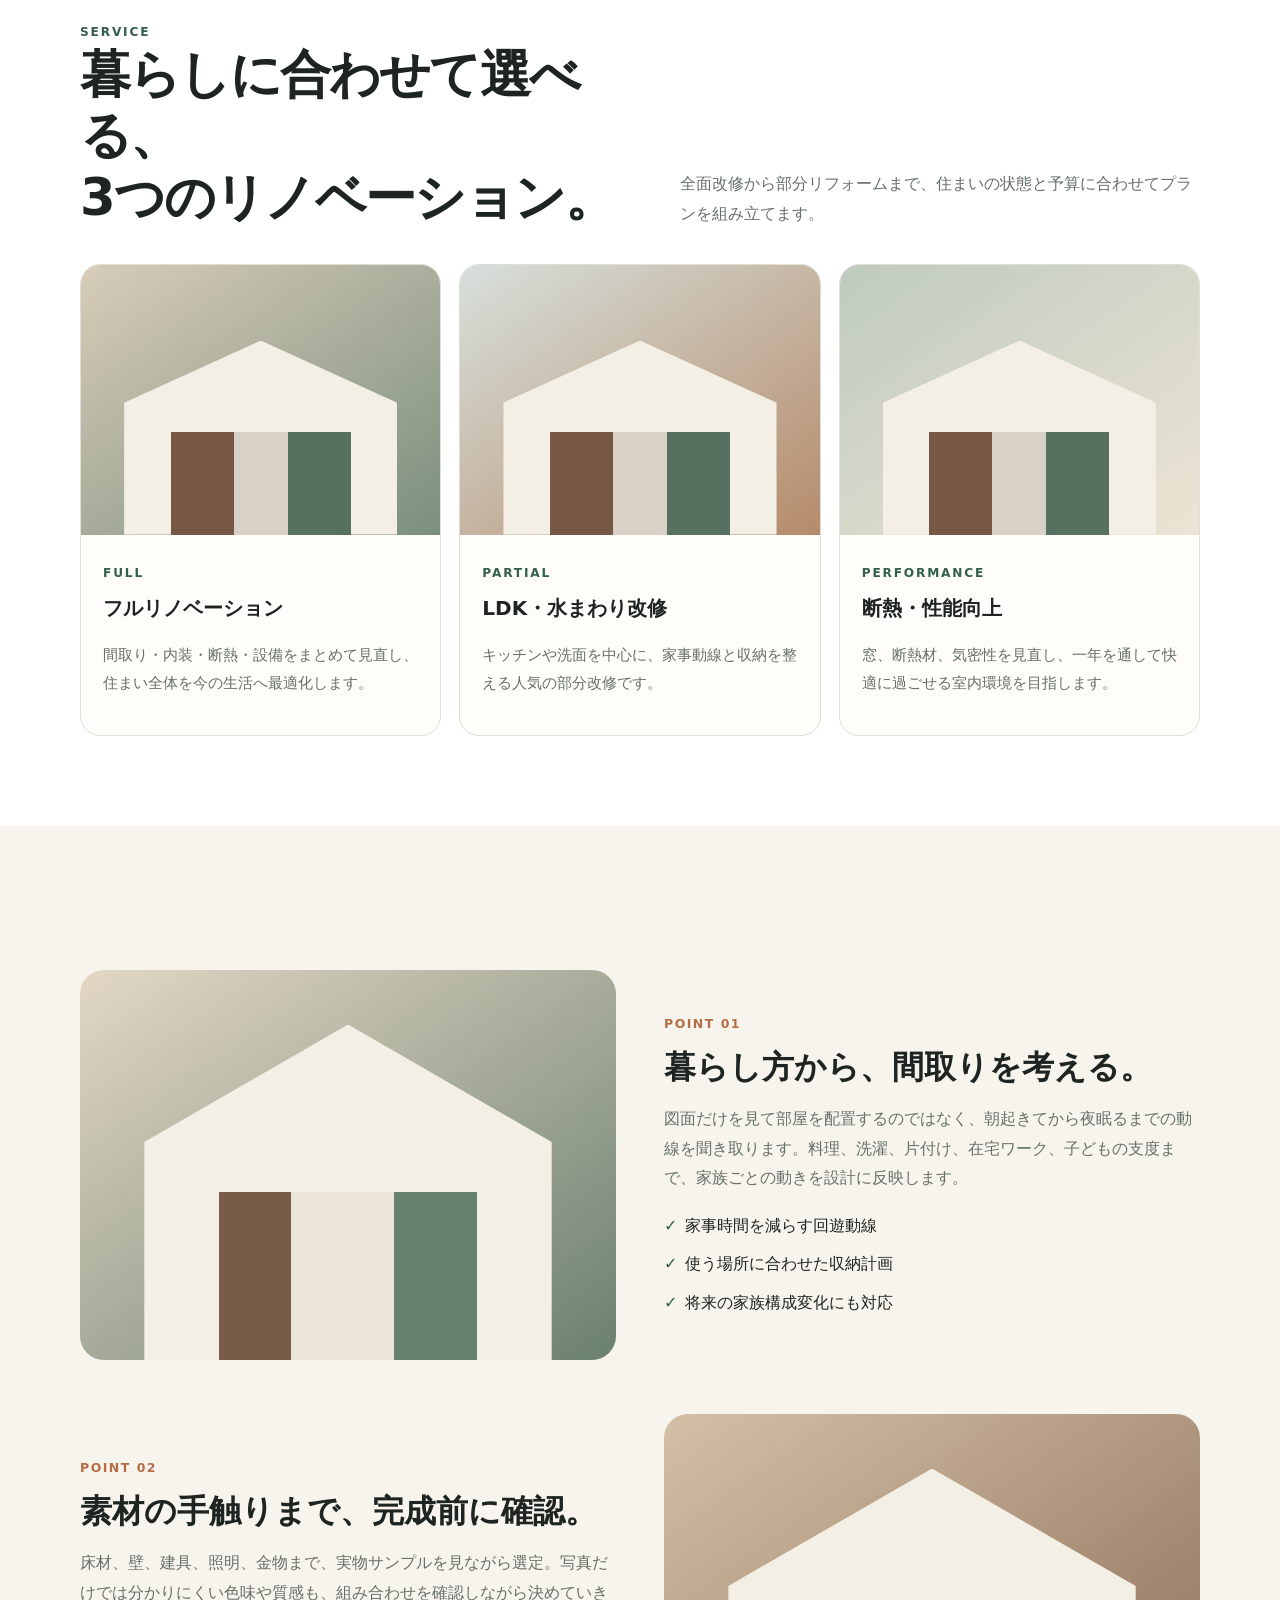
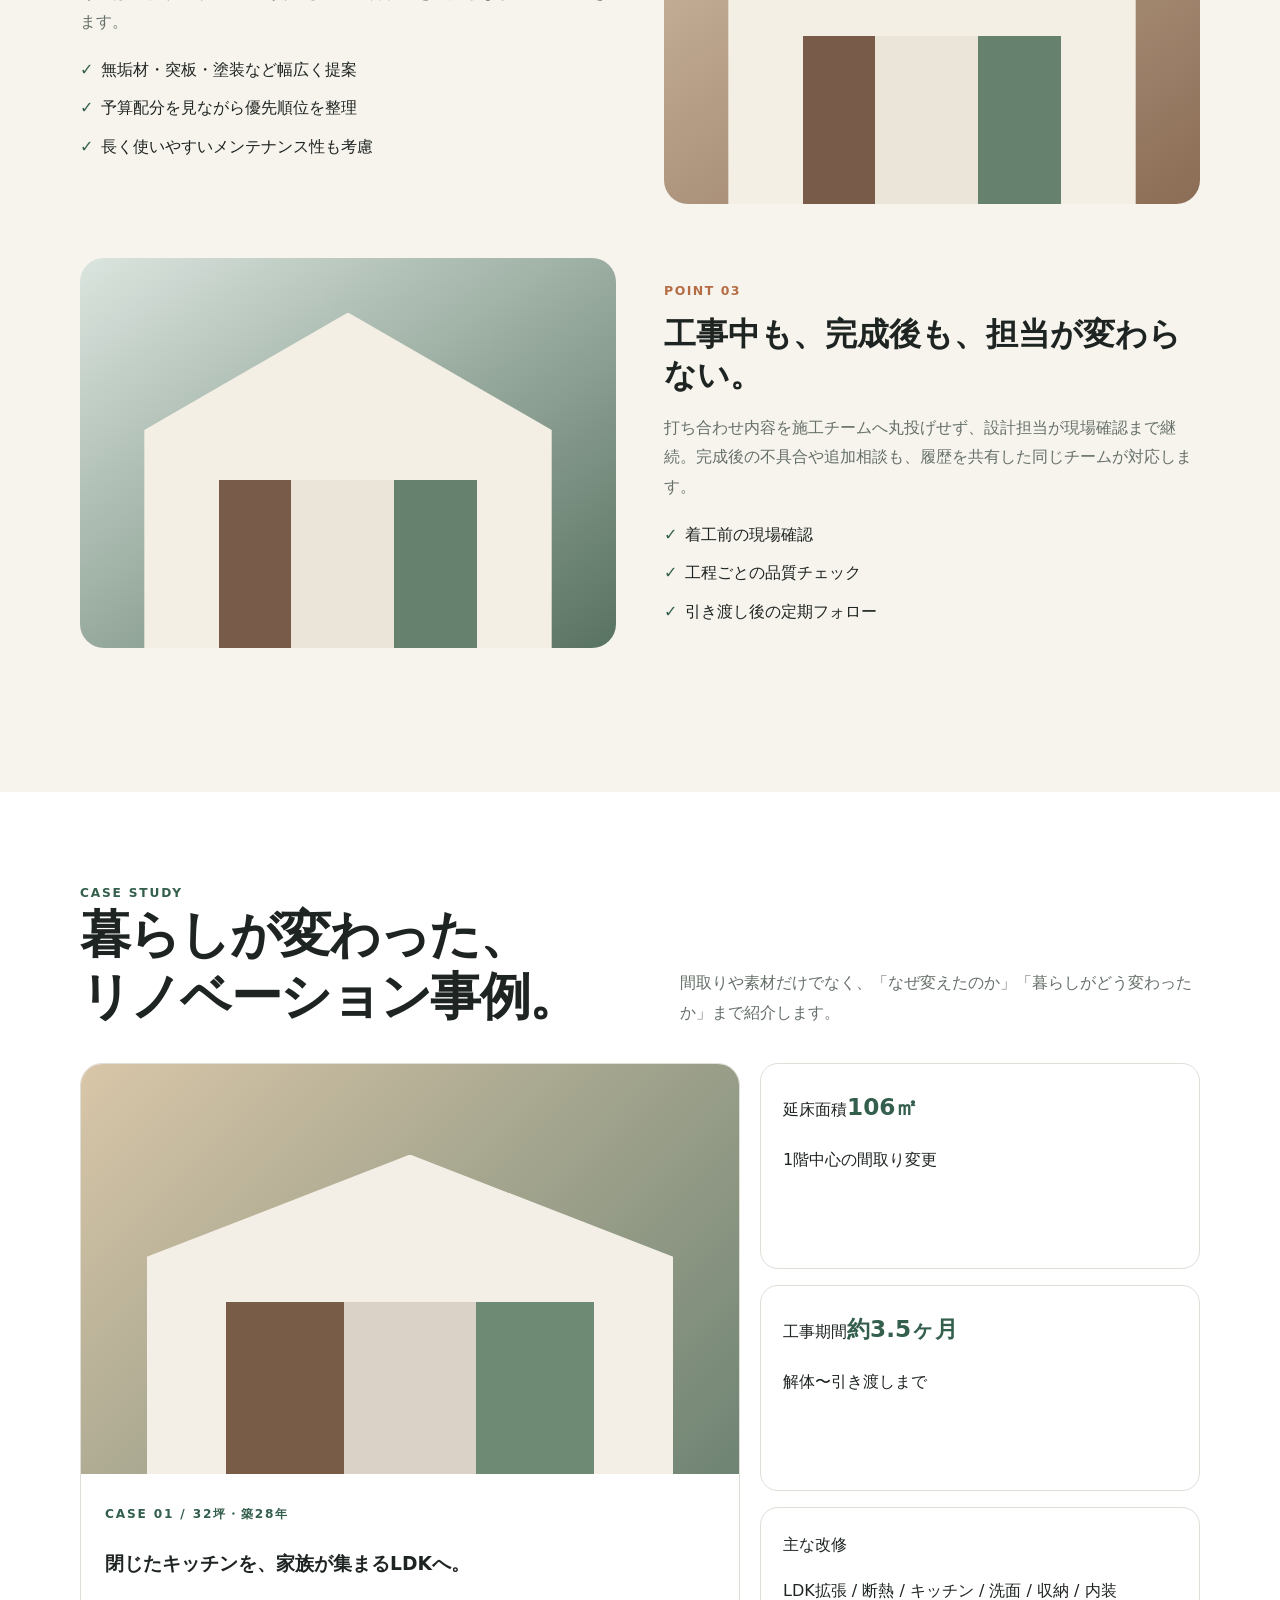
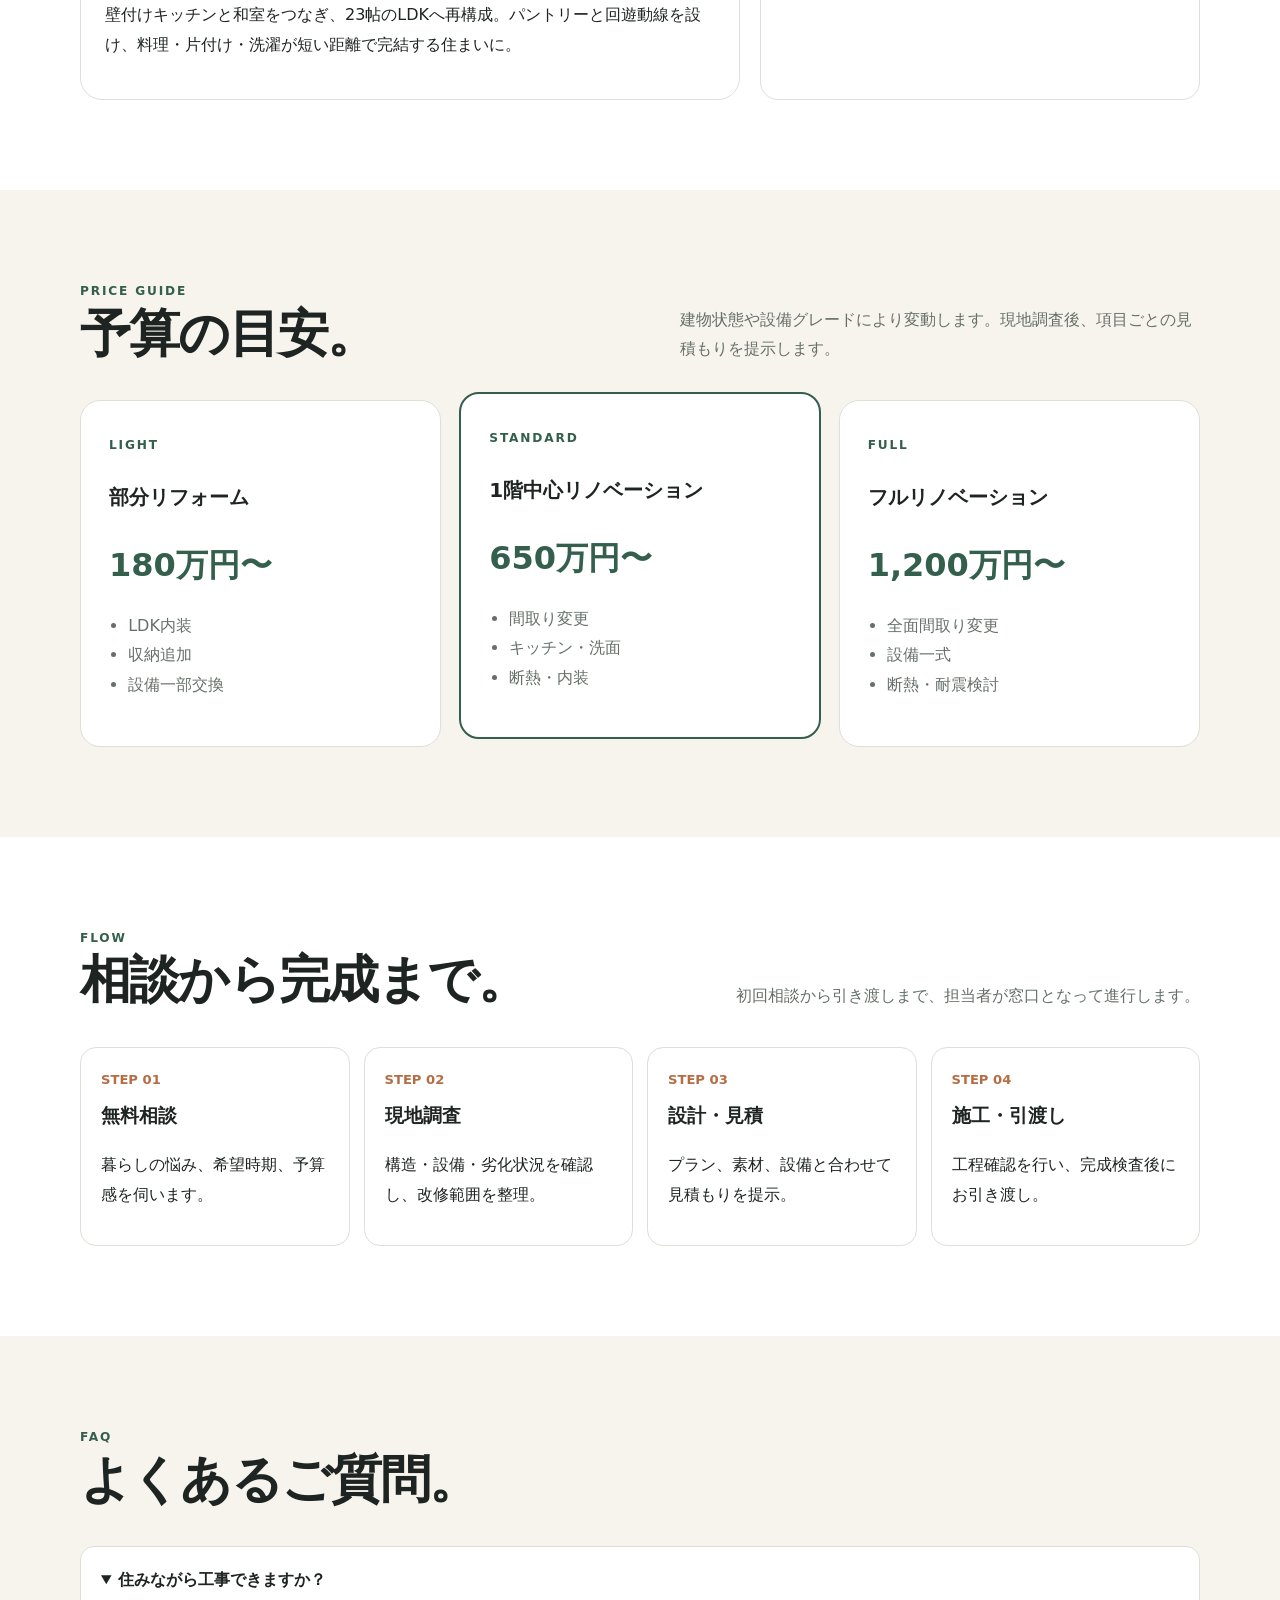
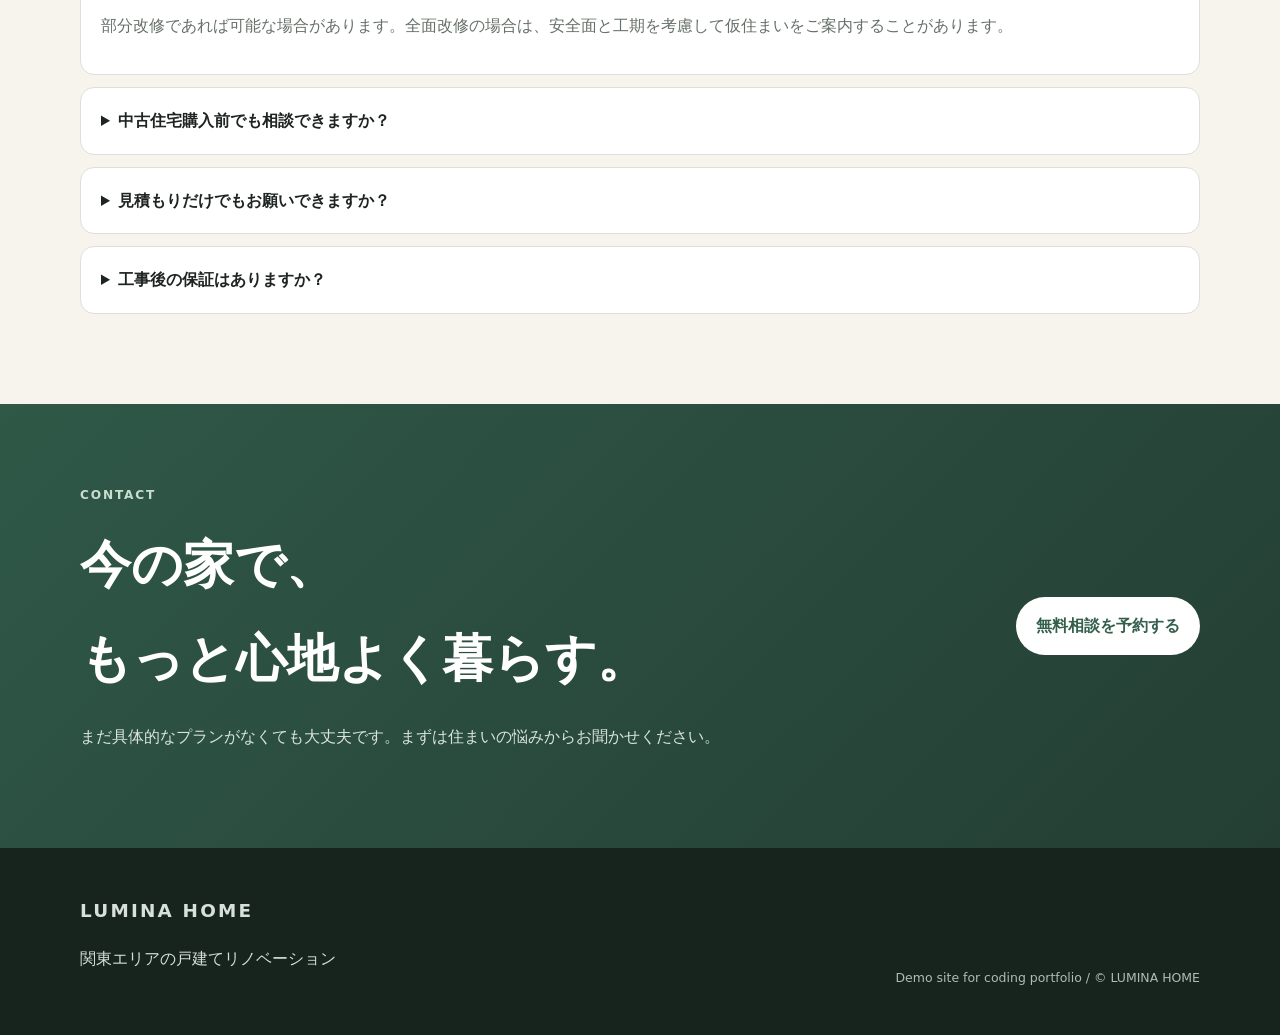
==== commit ff97b926: "Remove location-specific references from 13447002 demo" ====
--- a/job-13447002/index.html
+++ b/job-13447002/index.html
@@ -3,7 +3,7 @@
 <head>
 <meta charset="utf-8">
 <meta name="viewport" content="width=device-width,initial-scale=1">
-<meta name="description" content="岐阜・愛知の戸建てリノベーションならLUMINA HOME。設計から施工、アフターサポートまで一貫対応。">
+<meta name="description" content="関東エリアの戸建てリノベーションならLUMINA HOME。設計から施工、アフターサポートまで一貫対応。">
 <title>LUMINA HOME｜暮らしを整える戸建てリノベーション</title>
 <style>
 :root{
@@ -57,7 +57,7 @@
 <section class="hero">
   <div class="wrap hero-grid">
     <div>
-      <div class="eyebrow">RENOVATION / GIFU & AICHI</div>
+      <div class="eyebrow">RENOVATION / KANTO AREA</div>
       <h1>家を変える。<br>暮らしが整う。</h1>
       <p>築年数を重ねた戸建てを、いまの生活にちょうどいい住まいへ。LUMINA HOMEは、設計・素材選び・施工・アフターサポートまで一貫して伴走するリノベーションチームです。</p>
       <div class="btns"><a class="btn primary" href="#contact">無料相談を予約する</a><a class="btn ghost" href="#case">施工事例を見る</a></div>
@@ -163,7 +163,7 @@
 </main>
 
 <footer class="footer">
-  <div class="wrap footer-grid"><div><div class="brand">LUMINA HOME</div><p>岐阜・愛知の戸建てリノベーション</p></div><div class="small">Demo site for coding portfolio / © LUMINA HOME</div></div>
+  <div class="wrap footer-grid"><div><div class="brand">LUMINA HOME</div><p>関東エリアの戸建てリノベーション</p></div><div class="small">Demo site for coding portfolio / © LUMINA HOME</div></div>
 </footer>
 </body>
 </html>
